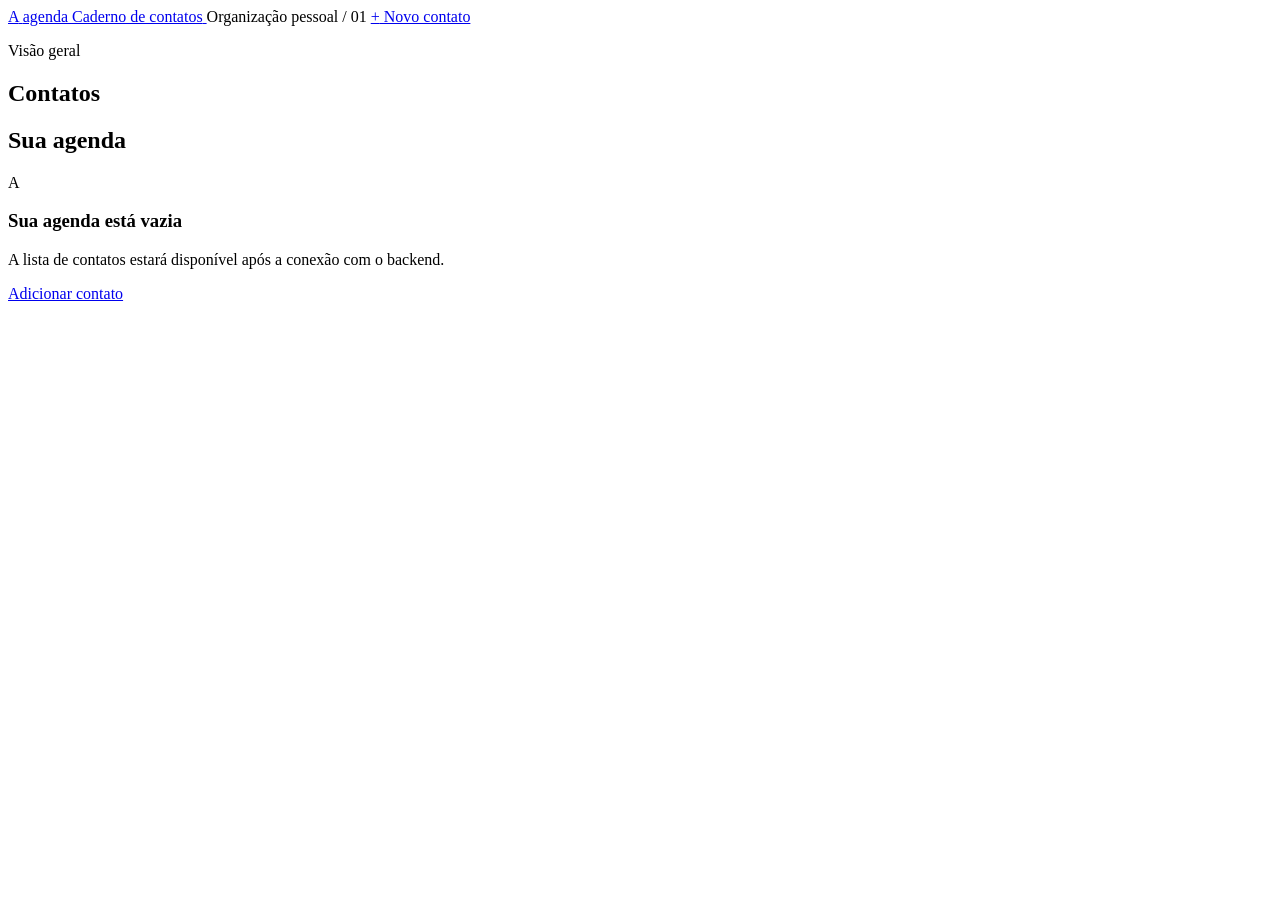
==== app/Views/HomePage/index.html @ 7504da54 "fix: changed to correct folder" ====
<!DOCTYPE html>
<html lang="pt-br">
<head>
    <meta charset="UTF-8">
    <meta name="viewport" content="width=device-width, initial-scale=1.0">
    <title>Contatos | Agenda Telefônica</title>
    <link rel="stylesheet" href="assets/agenda.css">
</head>
<body>
    <header class="site-header">
        <a class="brand" href="index.html" aria-label="Agenda, ir para contatos">
            <span class="brand-mark" aria-hidden="true">A</span>
            <span class="brand-copy">
                <span class="brand-name">agenda</span>
                <span class="brand-caption">Caderno de contatos</span>
            </span>
        </a>
        <span class="header-caption">Organização pessoal / 01</span>
        <a class="header-link" href="formulario.html"><span class="header-link-mark" aria-hidden="true">+</span> Novo contato</a>
    </header>

    <main class="page-shell">
        <section class="page-intro" aria-labelledby="page-title">
            <div>
                <p class="eyebrow">Visão geral</p>
                <h1 id="page-title">Contatos</h1>
            </div>
        </section>

        <section class="surface" aria-labelledby="contacts-title">
            <div class="surface-heading">
                <h2 class="surface-title" id="contacts-title">Sua agenda</h2>
            </div>
            <div class="empty-state">
                <span class="empty-mark" aria-hidden="true">A</span>
                <h3 class="empty-title">Sua agenda está vazia</h3>
                <p class="empty-copy">A lista de contatos estará disponível após a conexão com o backend.</p>
                <a class="button-primary" href="formulario.html">Adicionar contato</a>
            </div>
        </section>
    </main>
</body>
</html>
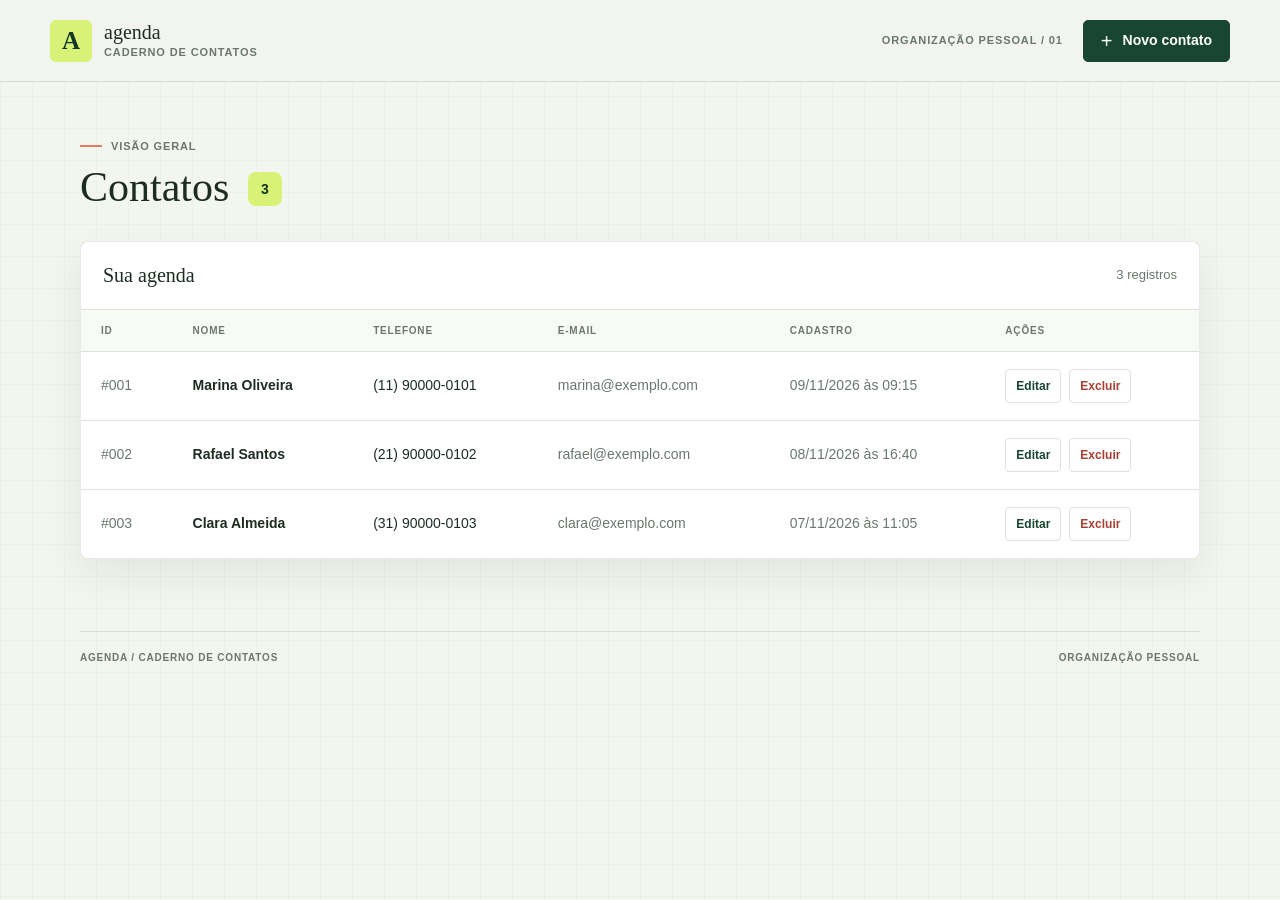
==== commit 2a15e94c: "feat: add contact management views and styles - Created CreateContact view for adding new contacts w" ====
--- a/app/Views/HomePage/index.html
+++ b/app/Views/HomePage/index.html
@@ -4,7 +4,7 @@
     <meta charset="UTF-8">
     <meta name="viewport" content="width=device-width, initial-scale=1.0">
     <title>Contatos | Agenda Telefônica</title>
-    <link rel="stylesheet" href="assets/agenda.css">
+    <link rel="stylesheet" href="../style.css">
 </head>
 <body>
     <header class="site-header">
@@ -16,28 +16,84 @@
             </span>
         </a>
         <span class="header-caption">Organização pessoal / 01</span>
-        <a class="header-link" href="formulario.html"><span class="header-link-mark" aria-hidden="true">+</span> Novo contato</a>
+        <a class="header-link" href="../CreateContact/index.html"><span class="header-link-mark" aria-hidden="true">+</span> Novo contato</a>
     </header>
 
     <main class="page-shell">
         <section class="page-intro" aria-labelledby="page-title">
             <div>
                 <p class="eyebrow">Visão geral</p>
-                <h1 id="page-title">Contatos</h1>
+                <h1 id="page-title">Contatos <span class="count-mark">3</span></h1>
             </div>
         </section>
 
         <section class="surface" aria-labelledby="contacts-title">
             <div class="surface-heading">
                 <h2 class="surface-title" id="contacts-title">Sua agenda</h2>
+                <span class="record-count">3 registros</span>
             </div>
-            <div class="empty-state">
-                <span class="empty-mark" aria-hidden="true">A</span>
-                <h3 class="empty-title">Sua agenda está vazia</h3>
-                <p class="empty-copy">A lista de contatos estará disponível após a conexão com o backend.</p>
-                <a class="button-primary" href="formulario.html">Adicionar contato</a>
+
+            <div class="table-scroll">
+                <table class="contacts-table">
+                    <thead>
+                        <tr>
+                            <th scope="col">ID</th>
+                            <th scope="col">Nome</th>
+                            <th scope="col">Telefone</th>
+                            <th scope="col">E-mail</th>
+                            <th scope="col">Cadastro</th>
+                            <th scope="col">Ações</th>
+                        </tr>
+                    </thead>
+                    <tbody>
+                        <tr>
+                            <td class="contact-id" data-label="ID">#001</td>
+                            <td class="contact-name" data-label="Nome">Marina Oliveira</td>
+                            <td data-label="Telefone">(11) 90000-0101</td>
+                            <td class="contact-email" data-label="E-mail">marina@exemplo.com</td>
+                            <td class="contact-date" data-label="Cadastro">09/11/2026 às 09:15</td>
+                            <td data-label="Ações">
+                                <div class="row-actions">
+                                    <a class="row-action" href="../EditContact/index.html">Editar</a>
+                                    <a class="row-action row-action--delete" href="../DeleteContact/index.html">Excluir</a>
+                                </div>
+                            </td>
+                        </tr>
+                        <tr>
+                            <td class="contact-id" data-label="ID">#002</td>
+                            <td class="contact-name" data-label="Nome">Rafael Santos</td>
+                            <td data-label="Telefone">(21) 90000-0102</td>
+                            <td class="contact-email" data-label="E-mail">rafael@exemplo.com</td>
+                            <td class="contact-date" data-label="Cadastro">08/11/2026 às 16:40</td>
+                            <td data-label="Ações">
+                                <div class="row-actions">
+                                    <a class="row-action" href="../EditContact/index.html">Editar</a>
+                                    <a class="row-action row-action--delete" href="../DeleteContact/index.html">Excluir</a>
+                                </div>
+                            </td>
+                        </tr>
+                        <tr>
+                            <td class="contact-id" data-label="ID">#003</td>
+                            <td class="contact-name" data-label="Nome">Clara Almeida</td>
+                            <td data-label="Telefone">(31) 90000-0103</td>
+                            <td class="contact-email" data-label="E-mail">clara@exemplo.com</td>
+                            <td class="contact-date" data-label="Cadastro">07/11/2026 às 11:05</td>
+                            <td data-label="Ações">
+                                <div class="row-actions">
+                                    <a class="row-action" href="../EditContact/index.html">Editar</a>
+                                    <a class="row-action row-action--delete" href="../DeleteContact/index.html">Excluir</a>
+                                </div>
+                            </td>
+                        </tr>
+                    </tbody>
+                </table>
             </div>
         </section>
     </main>
+
+    <footer class="site-footer">
+        <span>agenda / Caderno de contatos</span>
+        <span>Organização pessoal</span>
+    </footer>
 </body>
 </html>
--- a/app/Views/style.css
+++ b/app/Views/style.css
@@ -0,0 +1,921 @@
+:root {
+    color-scheme: light;
+    --paper: #f3f5ef;
+    --surface: #ffffff;
+    --ink: #1d2c22;
+    --muted: #6b776e;
+    --line: #dce3da;
+    --forest: #194533;
+    --forest-deep: #123626;
+    --lime: #d8f278;
+    --coral: #e87962;
+    --danger: #a63e31;
+    --radius: 8px;
+    --shadow: 0 16px 42px rgba(22, 49, 34, 0.07);
+}
+
+* {
+    box-sizing: border-box;
+}
+
+html {
+    min-width: 320px;
+    min-height: 100%;
+}
+
+body {
+    min-height: 100vh;
+    margin: 0;
+    color: var(--ink);
+    background-color: var(--paper);
+    background-image:
+        linear-gradient(rgba(29, 44, 34, 0.025) 1px, transparent 1px),
+        linear-gradient(90deg, rgba(29, 44, 34, 0.025) 1px, transparent 1px);
+    background-size: 32px 32px;
+    font-family: "Trebuchet MS", "Lucida Sans Unicode", sans-serif;
+    font-size: 16px;
+    line-height: 1.5;
+}
+
+button,
+input {
+    font: inherit;
+}
+
+a {
+    color: inherit;
+}
+
+a:focus-visible,
+button:focus-visible,
+input:focus-visible {
+    outline: 3px solid var(--coral);
+    outline-offset: 3px;
+}
+
+.site-header {
+    display: flex;
+    min-height: 82px;
+    align-items: center;
+    justify-content: space-between;
+    gap: 20px;
+    padding: 14px max(24px, calc((100vw - 1180px) / 2));
+    border-bottom: 1px solid rgba(29, 44, 34, 0.12);
+    background: rgba(243, 245, 239, 0.88);
+}
+
+.brand {
+    display: inline-flex;
+    align-items: center;
+    gap: 12px;
+    text-decoration: none;
+}
+
+.brand-mark {
+    display: grid;
+    width: 42px;
+    height: 42px;
+    place-items: center;
+    border-radius: 6px;
+    color: var(--forest-deep);
+    background: var(--lime);
+    font-family: Georgia, "Times New Roman", serif;
+    font-size: 25px;
+    font-weight: 700;
+}
+
+.brand-copy {
+    display: grid;
+    gap: 1px;
+}
+
+.brand-name {
+    font-family: Georgia, "Times New Roman", serif;
+    font-size: 20px;
+    line-height: 1.1;
+}
+
+.brand-caption,
+.header-caption,
+.eyebrow,
+.table-heading,
+.field-label,
+.form-note,
+.site-footer {
+    font-size: 11px;
+    font-weight: 700;
+    letter-spacing: 0.08em;
+    text-transform: uppercase;
+}
+
+.brand-caption,
+.header-caption,
+.eyebrow,
+.form-note,
+.site-footer {
+    color: var(--muted);
+}
+
+.header-caption {
+    margin-left: auto;
+}
+
+.header-link {
+    display: inline-flex;
+    min-height: 42px;
+    align-items: center;
+    justify-content: center;
+    gap: 10px;
+    padding: 0 17px;
+    border: 1px solid var(--forest);
+    border-radius: 5px;
+    color: #fff;
+    background: var(--forest);
+    font-size: 14px;
+    font-weight: 700;
+    text-decoration: none;
+    transition: background-color 160ms ease, color 160ms ease, transform 160ms ease;
+}
+
+.header-link:hover {
+    transform: translateY(-1px);
+    color: var(--forest-deep);
+    background: var(--lime);
+}
+
+.header-link-mark {
+    font-size: 20px;
+    font-weight: 400;
+    line-height: 1;
+}
+
+.page-shell {
+    width: min(1120px, calc(100% - 48px));
+    margin: 0 auto;
+    padding: 56px 0 72px;
+    animation: arrive 420ms ease both;
+}
+
+.page-intro {
+    display: flex;
+    align-items: end;
+    justify-content: space-between;
+    gap: 24px;
+    margin-bottom: 30px;
+}
+
+.eyebrow {
+    display: flex;
+    align-items: center;
+    gap: 9px;
+    margin: 0 0 9px;
+}
+
+.eyebrow::before {
+    width: 22px;
+    height: 2px;
+    background: var(--coral);
+    content: "";
+}
+
+h1,
+h2,
+p {
+    margin-top: 0;
+}
+
+h1 {
+    margin-bottom: 0;
+    font-family: Georgia, "Times New Roman", serif;
+    font-size: 42px;
+    font-weight: 400;
+    line-height: 1.12;
+}
+
+.count-mark {
+    display: inline-grid;
+    min-width: 34px;
+    height: 34px;
+    place-items: center;
+    margin-left: 8px;
+    padding: 0 8px;
+    border-radius: 8px;
+    color: var(--forest-deep);
+    background: var(--lime);
+    font-family: "Trebuchet MS", "Lucida Sans Unicode", sans-serif;
+    font-size: 14px;
+    font-weight: 700;
+    vertical-align: 7px;
+}
+
+.surface {
+    overflow: hidden;
+    border: 1px solid rgba(29, 44, 34, 0.1);
+    border-radius: var(--radius);
+    background: var(--surface);
+    box-shadow: var(--shadow);
+}
+
+.surface-heading {
+    display: flex;
+    min-height: 68px;
+    align-items: center;
+    justify-content: space-between;
+    gap: 16px;
+    padding: 16px 22px;
+    border-bottom: 1px solid var(--line);
+}
+
+.surface-title {
+    margin: 0;
+    font-family: Georgia, "Times New Roman", serif;
+    font-size: 20px;
+    font-weight: 400;
+}
+
+.record-count {
+    color: var(--muted);
+    font-size: 13px;
+}
+
+.table-scroll {
+    overflow-x: auto;
+}
+
+.contacts-table {
+    width: 100%;
+    border-collapse: collapse;
+    text-align: left;
+}
+
+.contacts-table th {
+    padding: 13px 20px;
+    color: var(--muted);
+    background: #f8faf6;
+    font-size: 10px;
+    font-weight: 700;
+    letter-spacing: 0.08em;
+    text-transform: uppercase;
+}
+
+.contacts-table td {
+    padding: 17px 20px;
+    border-top: 1px solid var(--line);
+    font-size: 14px;
+    vertical-align: middle;
+}
+
+.contacts-table tbody tr {
+    transition: background-color 140ms ease;
+}
+
+.contacts-table tbody tr:hover {
+    background: #fbfcf9;
+}
+
+.contact-id {
+    color: var(--muted);
+    font-variant-numeric: tabular-nums;
+}
+
+.contact-name {
+    font-weight: 700;
+}
+
+.contact-email,
+.contact-date {
+    color: var(--muted);
+}
+
+.contact-date {
+    white-space: nowrap;
+    font-variant-numeric: tabular-nums;
+}
+
+.row-actions {
+    display: flex;
+    align-items: center;
+    gap: 8px;
+    white-space: nowrap;
+}
+
+.row-action {
+    display: inline-flex;
+    min-height: 34px;
+    align-items: center;
+    justify-content: center;
+    padding: 0 10px;
+    border: 1px solid var(--line);
+    border-radius: 4px;
+    color: var(--forest);
+    background: #fff;
+    font-size: 12px;
+    font-weight: 700;
+    text-decoration: none;
+    cursor: pointer;
+    transition: border-color 140ms ease, background-color 140ms ease, color 140ms ease;
+}
+
+.row-action:hover {
+    border-color: var(--forest);
+    background: #f0f7e4;
+}
+
+.row-action--delete {
+    color: var(--danger);
+}
+
+.row-action--delete:hover {
+    border-color: #efc3b9;
+    background: #fff2ef;
+}
+
+.row-actions form {
+    margin: 0;
+}
+
+.notice {
+    margin: 0 0 20px;
+    padding: 13px 16px;
+    border-left: 4px solid var(--forest);
+    border-radius: 0 5px 5px 0;
+    color: var(--forest-deep);
+    background: #e8f2dc;
+    font-size: 14px;
+}
+
+.empty-state {
+    display: grid;
+    min-height: 280px;
+    align-content: center;
+    justify-items: center;
+    padding: 32px 24px;
+    text-align: center;
+}
+
+.empty-mark {
+    display: grid;
+    width: 58px;
+    height: 58px;
+    place-items: center;
+    margin-bottom: 16px;
+    border: 1px solid var(--line);
+    border-radius: 50%;
+    color: var(--forest);
+    background: #f4f8e9;
+    font-family: Georgia, "Times New Roman", serif;
+    font-size: 25px;
+}
+
+.empty-title {
+    margin: 0 0 6px;
+    font-family: Georgia, "Times New Roman", serif;
+    font-size: 22px;
+    font-weight: 400;
+}
+
+.empty-copy {
+    margin: 0 0 18px;
+    color: var(--muted);
+    font-size: 14px;
+}
+
+.button-primary {
+    display: inline-flex;
+    min-height: 44px;
+    align-items: center;
+    justify-content: center;
+    padding: 0 18px;
+    border: 1px solid var(--forest);
+    border-radius: 5px;
+    color: #fff;
+    background: var(--forest);
+    font-size: 14px;
+    font-weight: 700;
+    text-decoration: none;
+    cursor: pointer;
+    transition: background-color 160ms ease, color 160ms ease, transform 160ms ease;
+}
+
+.button-primary:hover {
+    transform: translateY(-1px);
+    color: var(--forest-deep);
+    background: var(--lime);
+}
+
+.form-shell {
+    max-width: 780px;
+    margin: 0 auto;
+}
+
+.form-surface {
+    padding: 28px;
+}
+
+.form-section-label {
+    margin: 0 0 22px;
+    color: var(--muted);
+    font-size: 11px;
+    font-weight: 700;
+    letter-spacing: 0.08em;
+    text-transform: uppercase;
+}
+
+.form-grid {
+    display: grid;
+    grid-template-columns: repeat(2, minmax(0, 1fr));
+    gap: 22px 18px;
+}
+
+.field--wide {
+    grid-column: 1 / -1;
+}
+
+.field-label {
+    display: block;
+    margin-bottom: 8px;
+    color: var(--ink);
+}
+
+.required-mark {
+    color: var(--coral);
+}
+
+.field-input {
+    display: block;
+    width: 100%;
+    min-height: 48px;
+    padding: 10px 13px;
+    border: 1px solid #cbd5ca;
+    border-radius: 5px;
+    color: var(--ink);
+    background: #fff;
+    transition: border-color 150ms ease, box-shadow 150ms ease;
+}
+
+.field-input::placeholder {
+    color: #9aa49b;
+}
+
+.field-input:focus {
+    border-color: var(--forest);
+    outline: 0;
+    box-shadow: 0 0 0 3px rgba(25, 69, 51, 0.12);
+}
+
+.field-input[aria-invalid="true"] {
+    border-color: var(--danger);
+}
+
+.field-error {
+    margin: 7px 0 0;
+    color: var(--danger);
+    font-size: 13px;
+}
+
+.form-divider {
+    height: 1px;
+    margin: 28px 0 18px;
+    border: 0;
+    background: var(--line);
+}
+
+.form-actions {
+    display: flex;
+    align-items: center;
+    justify-content: space-between;
+    gap: 16px;
+}
+
+.form-note {
+    margin: 0;
+    letter-spacing: 0.04em;
+    text-transform: none;
+}
+
+.form-action-group {
+    display: flex;
+    align-items: center;
+    gap: 18px;
+}
+
+.button-link {
+    color: var(--muted);
+    font-size: 14px;
+    font-weight: 700;
+    text-decoration: none;
+}
+
+.button-link:hover {
+    color: var(--forest);
+    text-decoration: underline;
+    text-underline-offset: 3px;
+}
+
+.error-surface {
+    display: grid;
+    min-height: 320px;
+    align-content: center;
+    justify-items: start;
+    padding: 42px;
+}
+
+.error-mark {
+    display: grid;
+    width: 44px;
+    height: 44px;
+    place-items: center;
+    margin-bottom: 18px;
+    border-radius: 50%;
+    color: #66311f;
+    background: #f8d4a1;
+    font-family: Georgia, "Times New Roman", serif;
+    font-size: 24px;
+}
+
+.error-copy {
+    max-width: 470px;
+    margin: 12px 0 22px;
+    color: var(--muted);
+}
+
+.site-footer {
+    display: flex;
+    width: min(1120px, calc(100% - 48px));
+    justify-content: space-between;
+    gap: 16px;
+    margin: 0 auto;
+    padding: 18px 0 26px;
+    border-top: 1px solid rgba(29, 44, 34, 0.12);
+    font-size: 10px;
+}
+
+@keyframes arrive {
+    from {
+        opacity: 0;
+        transform: translateY(8px);
+    }
+
+    to {
+        opacity: 1;
+        transform: translateY(0);
+    }
+}
+
+@media (max-width: 760px) {
+    .header-caption {
+        display: none;
+    }
+
+    .page-shell {
+        padding-top: 40px;
+    }
+
+    .contacts-table thead {
+        position: absolute;
+        width: 1px;
+        height: 1px;
+        overflow: hidden;
+        clip: rect(0, 0, 0, 0);
+        white-space: nowrap;
+        clip-path: inset(50%);
+    }
+
+    .contacts-table,
+    .contacts-table tbody {
+        display: block;
+    }
+
+    .contacts-table tbody {
+        padding: 10px 14px;
+    }
+
+    .contacts-table tbody tr {
+        display: grid;
+        grid-template-columns: repeat(2, minmax(0, 1fr));
+        gap: 10px 14px;
+        margin: 8px 0;
+        padding: 16px;
+        border: 1px solid var(--line);
+        border-radius: 6px;
+    }
+
+    .contacts-table td {
+        display: block;
+        min-width: 0;
+        padding: 0;
+        border: 0;
+        overflow-wrap: anywhere;
+    }
+
+    .contacts-table td::before {
+        display: block;
+        margin-bottom: 3px;
+        color: var(--muted);
+        content: attr(data-label);
+        font-size: 9px;
+        font-weight: 700;
+        letter-spacing: 0.07em;
+        text-transform: uppercase;
+    }
+
+    .contacts-table td:nth-child(2),
+    .contacts-table td:last-child {
+        grid-column: 1 / -1;
+    }
+
+    .contacts-table td:last-child::before {
+        margin-bottom: 7px;
+    }
+}
+
+@media (max-width: 520px) {
+    .site-header {
+        min-height: 70px;
+        gap: 10px;
+        padding-right: 16px;
+        padding-left: 16px;
+    }
+
+    .brand {
+        gap: 9px;
+    }
+
+    .brand-mark {
+        width: 36px;
+        height: 36px;
+        font-size: 21px;
+    }
+
+    .brand-name {
+        font-size: 18px;
+    }
+
+    .brand-caption {
+        font-size: 9px;
+    }
+
+    .header-link {
+        min-height: 39px;
+        padding: 0 11px;
+        font-size: 12px;
+    }
+
+    .header-link-mark {
+        font-size: 18px;
+    }
+
+    .page-shell {
+        width: calc(100% - 32px);
+        padding: 32px 0 48px;
+    }
+
+    .page-intro {
+        align-items: start;
+        margin-bottom: 22px;
+    }
+
+    h1 {
+        font-size: 34px;
+    }
+
+    .count-mark {
+        min-width: 30px;
+        height: 30px;
+        margin-left: 4px;
+        font-size: 12px;
+        vertical-align: 5px;
+    }
+
+    .surface-heading {
+        min-height: 60px;
+        padding: 13px 16px;
+    }
+
+    .surface-title {
+        font-size: 18px;
+    }
+
+    .record-count {
+        font-size: 11px;
+        text-align: right;
+    }
+
+    .contacts-table tbody {
+        padding: 8px;
+    }
+
+    .contacts-table tbody tr {
+        padding: 13px;
+    }
+
+    .row-actions {
+        flex-wrap: wrap;
+    }
+
+    .form-surface {
+        padding: 21px 17px;
+    }
+
+    .form-grid {
+        grid-template-columns: 1fr;
+        gap: 18px;
+    }
+
+    .field--wide {
+        grid-column: auto;
+    }
+
+    .form-actions {
+        align-items: stretch;
+        flex-direction: column;
+    }
+
+    .form-action-group {
+        justify-content: space-between;
+    }
+
+    .error-surface {
+        min-height: 280px;
+        padding: 26px 21px;
+    }
+
+    .site-footer {
+        width: calc(100% - 32px);
+        font-size: 9px;
+    }
+}
+
+.field-hint {
+    margin: 6px 0 0;
+    color: var(--muted);
+    font-size: 11px;
+}
+
+.notice--success {
+    display: flex;
+    align-items: center;
+    gap: 9px;
+    border-left-color: #6f9c3e;
+    background: #e9f4d8;
+}
+
+.notice-mark {
+    color: #4d7427;
+    font-weight: 700;
+}
+
+.button-secondary {
+    display: inline-flex;
+    min-height: 42px;
+    align-items: center;
+    justify-content: center;
+    padding: 0 16px;
+    border: 1px solid var(--line);
+    border-radius: 5px;
+    color: var(--ink);
+    background: #fff;
+    font-size: 14px;
+    font-weight: 700;
+    text-decoration: none;
+    cursor: pointer;
+    transition: border-color 140ms ease, background-color 140ms ease;
+}
+
+.button-secondary:hover {
+    border-color: var(--forest);
+    background: #f6f9f1;
+}
+
+.button-danger {
+    display: inline-flex;
+    min-height: 42px;
+    align-items: center;
+    justify-content: center;
+    padding: 0 16px;
+    border: 1px solid var(--danger);
+    border-radius: 5px;
+    color: #fff;
+    background: var(--danger);
+    font-size: 14px;
+    font-weight: 700;
+    text-decoration: none;
+    cursor: pointer;
+    transition: background-color 140ms ease, border-color 140ms ease;
+}
+
+.button-danger:hover {
+    border-color: #8a3126;
+    background: #8a3126;
+}
+
+.button-danger-outline {
+    display: inline-flex;
+    min-height: 42px;
+    align-items: center;
+    justify-content: center;
+    padding: 0 16px;
+    border: 1px solid var(--danger);
+    border-radius: 5px;
+    color: var(--danger);
+    background: #fff;
+    font-size: 14px;
+    font-weight: 700;
+    text-decoration: none;
+    cursor: pointer;
+    transition: background-color 140ms ease, border-color 140ms ease;
+}
+
+.button-danger-outline:hover {
+    background: #fdf0ed;
+}
+
+.modal-overlay {
+    position: fixed;
+    inset: 0;
+    display: grid;
+    place-items: center;
+    padding: 24px;
+    background: rgba(18, 54, 38, 0.38);
+    z-index: 50;
+}
+
+.modal-scrim {
+    position: absolute;
+    inset: 0;
+    cursor: pointer;
+}
+
+.modal {
+    position: relative;
+    width: min(420px, 100%);
+    padding: 32px;
+    border-radius: var(--radius);
+    background: var(--surface);
+    box-shadow: 0 24px 64px rgba(18, 54, 38, 0.28);
+    animation: arrive 240ms ease both;
+}
+
+.modal-marker {
+    margin: 0 0 10px;
+    color: var(--danger);
+    font-size: 10px;
+    font-weight: 700;
+    letter-spacing: 0.08em;
+    text-transform: uppercase;
+}
+
+.modal-title {
+    margin: 0 0 12px;
+    font-family: Georgia, "Times New Roman", serif;
+    font-size: 26px;
+    font-weight: 400;
+    line-height: 1.15;
+}
+
+.modal-copy {
+    margin: 0 0 6px;
+    font-size: 14px;
+}
+
+.modal-copy--note {
+    color: var(--muted);
+    font-size: 13px;
+}
+
+.modal-actions {
+    display: flex;
+    justify-content: flex-end;
+    gap: 10px;
+    margin-top: 24px;
+}
+
+@media (max-width: 520px) {
+    .modal {
+        padding: 24px 20px;
+    }
+
+    .modal-title {
+        font-size: 22px;
+    }
+
+    .modal-actions {
+        flex-direction: column-reverse;
+    }
+
+    .modal-actions .button-secondary,
+    .modal-actions .button-danger {
+        width: 100%;
+    }
+}
+
+@media (prefers-reduced-motion: reduce) {
+    *,
+    *::before,
+    *::after {
+        scroll-behavior: auto !important;
+        animation-duration: 0.01ms !important;
+        animation-iteration-count: 1 !important;
+        transition-duration: 0.01ms !important;
+    }
+}
